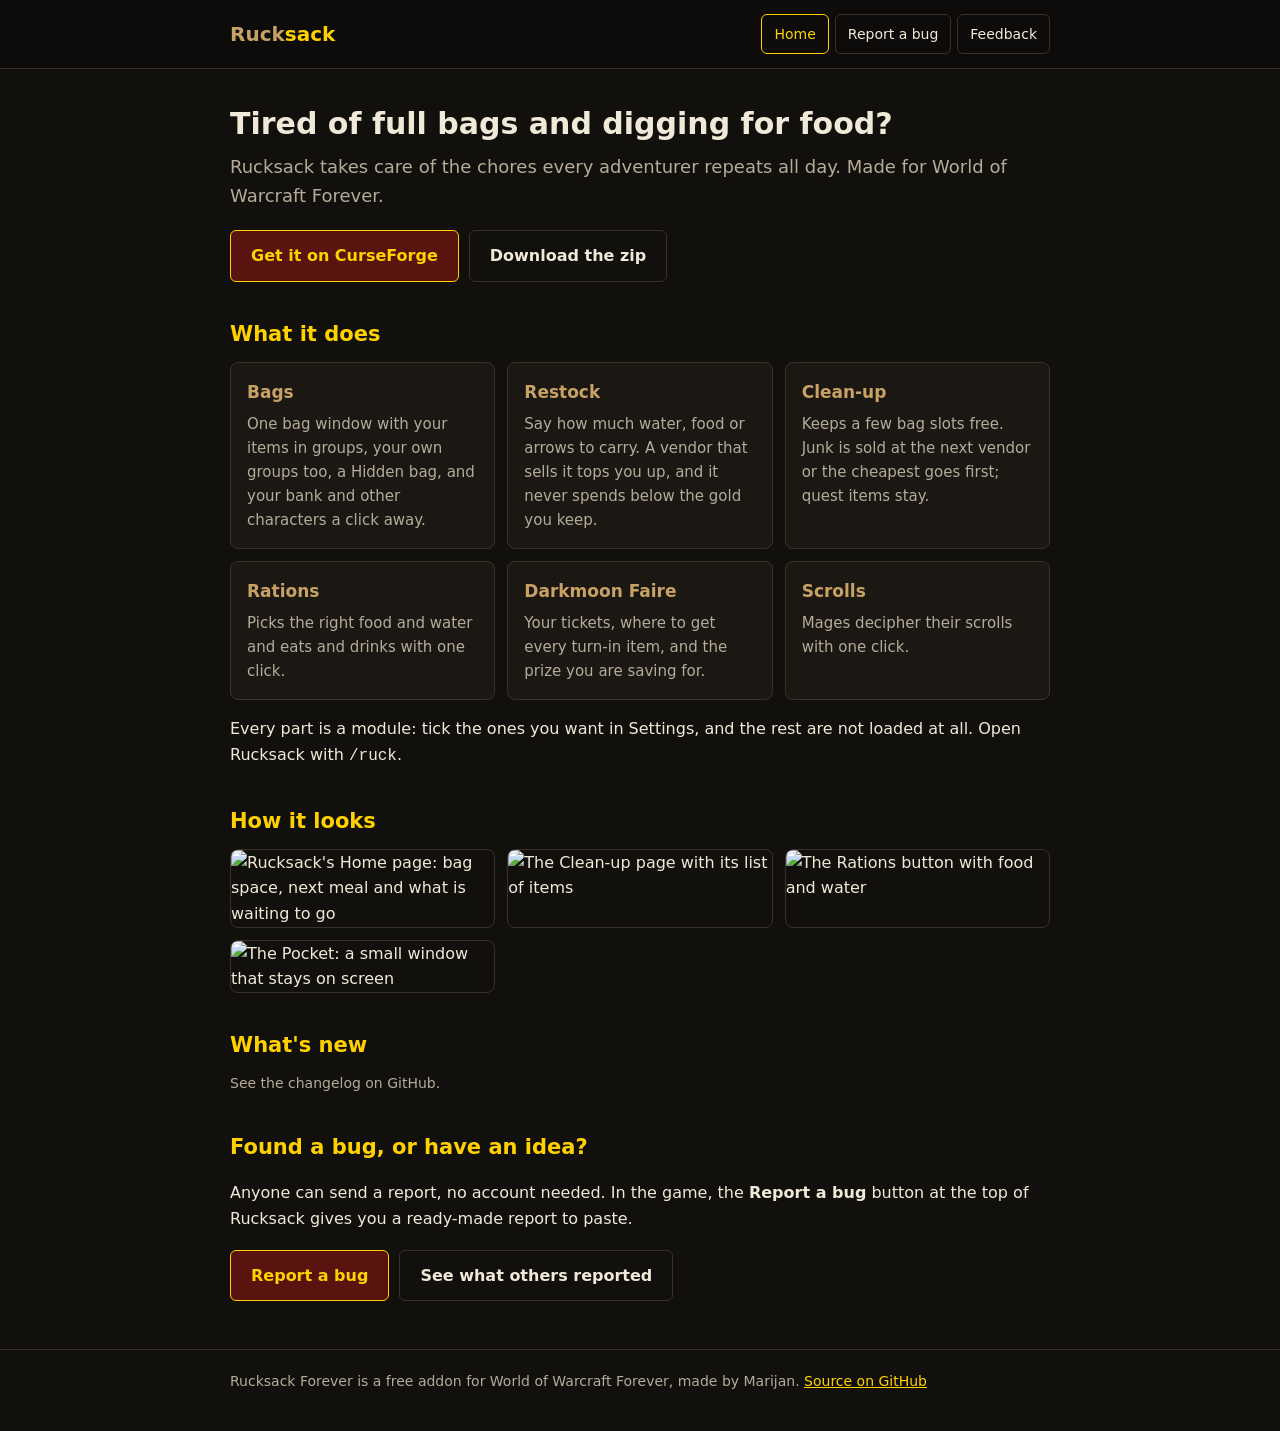
==== docs/index.html @ d4f4d327 "Rucksack 1.8.3: Website and Report a bug buttons, the website and its report relay - Two buttons at " ====
<!doctype html>
<html lang="en">
<head>
<meta charset="utf-8">
<meta name="viewport" content="width=device-width, initial-scale=1">
<title>Rucksack Forever: bags, food and junk taken care of</title>
<meta name="description" content="A World of Warcraft Forever addon: one bag window, one-click eating, junk sold or cleared, and restocking at vendors.">
<link rel="stylesheet" href="style.css">
</head>
<body>
<header class="top"><div class="wrap">
<a class="brand" href="./"><span>Ruck</span><span>sack</span></a>
<nav><a href="./" class="on">Home</a><a href="report.html">Report a bug</a><a href="feedback.html">Feedback</a></nav>
</div></header>
<main class="wrap">
<h1>Tired of full bags and digging for food?</h1>
<p class="lead">Rucksack takes care of the chores every adventurer repeats all day. Made for World of Warcraft Forever.</p>
<div class="row"><a class="btn" id="dl" href="https://www.curseforge.com/wow/addons/rucksack-forever">Get it on CurseForge</a><a class="btn quiet" href="https://github.com/Mustac/RucksackForever/releases/latest">Download the zip</a></div>
<h2>What it does</h2>
<div class="grid">
<div class="card"><h3>Bags</h3><p>One bag window with your items in groups, your own groups too, a Hidden bag, and your bank and other characters a click away.</p></div>
<div class="card"><h3>Restock</h3><p>Say how much water, food or arrows to carry. A vendor that sells it tops you up, and it never spends below the gold you keep.</p></div>
<div class="card"><h3>Clean-up</h3><p>Keeps a few bag slots free. Junk is sold at the next vendor or the cheapest goes first; quest items stay.</p></div>
<div class="card"><h3>Rations</h3><p>Picks the right food and water and eats and drinks with one click.</p></div>
<div class="card"><h3>Darkmoon Faire</h3><p>Your tickets, where to get every turn-in item, and the prize you are saving for.</p></div>
<div class="card"><h3>Scrolls</h3><p>Mages decipher their scrolls with one click.</p></div>
</div>
<p>Every part is a module: tick the ones you want in Settings, and the rest are not loaded at all. Open Rucksack with <code>/ruck</code>.</p>
<h2>How it looks</h2>
<div class="shots">
<img src="https://raw.githubusercontent.com/Mustac/RucksackForever/main/screenshots/1-home.jpg" alt="Rucksack's Home page: bag space, next meal and what is waiting to go" loading="lazy">
<img src="https://raw.githubusercontent.com/Mustac/RucksackForever/main/screenshots/2-cleanup.jpg" alt="The Clean-up page with its list of items" loading="lazy">
<img src="https://raw.githubusercontent.com/Mustac/RucksackForever/main/screenshots/6-rations-buff.jpg" alt="The Rations button with food and water" loading="lazy">
<img src="https://raw.githubusercontent.com/Mustac/RucksackForever/main/screenshots/5-pocket.jpg" alt="The Pocket: a small window that stays on screen" loading="lazy">
</div>
<h2>What's new</h2>
<p id="news" class="hint">Loading the latest release notes.</p>
<h2>Found a bug, or have an idea?</h2>
<p>Anyone can send a report, no account needed. In the game, the <b>Report a bug</b> button at the top of Rucksack gives you a ready-made report to paste.</p>
<div class="row"><a class="btn" href="report.html">Report a bug</a><a class="btn quiet" href="feedback.html">See what others reported</a></div>
<script src="config.js"></script>
<script>
fetch("https://api.github.com/repos/" + RUCKSACK.repo + "/releases/latest").then(function (r) { return r.ok ? r.json() : null; }).then(function (d) {
  var el = document.getElementById("news");
  if (!d) { el.textContent = "See the changelog on GitHub."; return; }
  el.textContent = "";
  var h = document.createElement("div"); h.className = "item";
  var t = document.createElement("h3"); t.textContent = d.name || d.tag_name; h.appendChild(t);
  var m = document.createElement("div"); m.className = "meta"; m.textContent = new Date(d.published_at).toLocaleDateString(); h.appendChild(m);
  var p = document.createElement("pre"); p.textContent = (d.body || "").slice(0, 3000); h.appendChild(p);
  el.appendChild(h);
}).catch(function () { document.getElementById("news").textContent = "See the changelog on GitHub."; });
</script>
</main>
<footer><div class="wrap">Rucksack Forever is a free addon for World of Warcraft Forever, made by Marijan. <a href="https://github.com/Mustac/RucksackForever">Source on GitHub</a></div></footer>
</body></html>
---- docs/style.css ----
:root{--bg:#12100d;--panel:#1b1814;--edge:#3a3226;--gold:#ffd100;--tan:#c8a165;--text:#f1e9d8;--dim:#b5ab98;--green:#6fdc6f;--red:#ff8577}
*{box-sizing:border-box}
body{margin:0;background:var(--bg);color:var(--text);font:16px/1.6 system-ui,-apple-system,"Segoe UI",Roboto,sans-serif}
a{color:var(--gold)}a:hover{color:#fff}
.wrap{max-width:860px;margin:0 auto;padding:0 20px}
header.top{border-bottom:1px solid var(--edge);background:#0e0c0a}
header.top .wrap{display:flex;align-items:center;justify-content:space-between;gap:12px;flex-wrap:wrap;padding-top:14px;padding-bottom:14px}
.brand{font-size:20px;font-weight:600;text-decoration:none}.brand span:first-child{color:var(--tan)}.brand span:last-child{color:var(--gold)}
nav{display:flex;gap:6px;flex-wrap:wrap}
nav a{padding:8px 12px;border:1px solid var(--edge);border-radius:6px;text-decoration:none;color:var(--text);font-size:14px}
nav a.on,nav a:hover{border-color:var(--gold);color:var(--gold)}
h1{font-size:30px;line-height:1.25;margin:36px 0 10px}h2{font-size:21px;margin:36px 0 10px;color:var(--gold)}
p.lead{font-size:18px;color:var(--dim);margin:0 0 20px}
.btn{display:inline-block;padding:12px 20px;border-radius:6px;border:1px solid var(--gold);background:#5a1410;color:var(--gold);font-size:16px;font-weight:600;text-decoration:none;cursor:pointer;font-family:inherit}
.btn.quiet{background:transparent;border-color:var(--edge);color:var(--text)}
.btn:hover{color:#fff;border-color:#fff}.btn[disabled]{opacity:.5;cursor:default}
.grid{display:grid;grid-template-columns:repeat(auto-fit,minmax(240px,1fr));gap:12px}
.card{background:var(--panel);border:1px solid var(--edge);border-radius:8px;padding:16px}
.card h3{margin:0 0 6px;font-size:17px;color:var(--tan)}.card p{margin:0;color:var(--dim);font-size:15px}
.shots{display:grid;grid-template-columns:repeat(auto-fit,minmax(260px,1fr));gap:12px}
.shots img{width:100%;height:auto;border:1px solid var(--edge);border-radius:8px;display:block}
label{display:block;margin:18px 0 6px;font-weight:600}
.hint{font-size:14px;color:var(--dim);margin:0 0 6px;font-weight:400}
input[type=text],textarea{width:100%;background:#0b0a08;border:1px solid var(--edge);border-radius:6px;color:var(--text);font:15px/1.5 inherit;padding:10px 12px}
textarea{min-height:130px;resize:vertical}textarea.mono{font-family:ui-monospace,Consolas,monospace;font-size:14px}
input:focus,textarea:focus{outline:2px solid var(--gold);outline-offset:1px}
.note{border:1px solid var(--edge);border-left:4px solid var(--gold);background:var(--panel);padding:12px 14px;margin:18px 0;font-size:15px}
.note.bad{border-left-color:var(--red)}.note.good{border-left-color:var(--green)}
.hp{position:absolute;left:-9999px;width:1px;height:1px;overflow:hidden}
.item{background:var(--panel);border:1px solid var(--edge);border-radius:8px;padding:14px 16px;margin:12px 0}
.item h3{margin:0 0 4px;font-size:17px}.meta{font-size:14px;color:var(--dim);display:flex;gap:10px;flex-wrap:wrap;align-items:center}
.tag{font-size:13px;padding:2px 8px;border-radius:10px;border:1px solid var(--edge)}.tag.open{color:var(--gold);border-color:var(--gold)}.tag.done{color:var(--green);border-color:var(--green)}
.item pre{white-space:pre-wrap;word-break:break-word;background:#0b0a08;border:1px solid var(--edge);border-radius:6px;padding:10px 12px;margin:10px 0 0;font:14px/1.5 ui-monospace,Consolas,monospace;color:var(--text)}
.row{display:flex;gap:10px;flex-wrap:wrap;align-items:center;margin:18px 0}
footer{border-top:1px solid var(--edge);margin-top:48px;padding:20px 0 40px;color:var(--dim);font-size:14px}
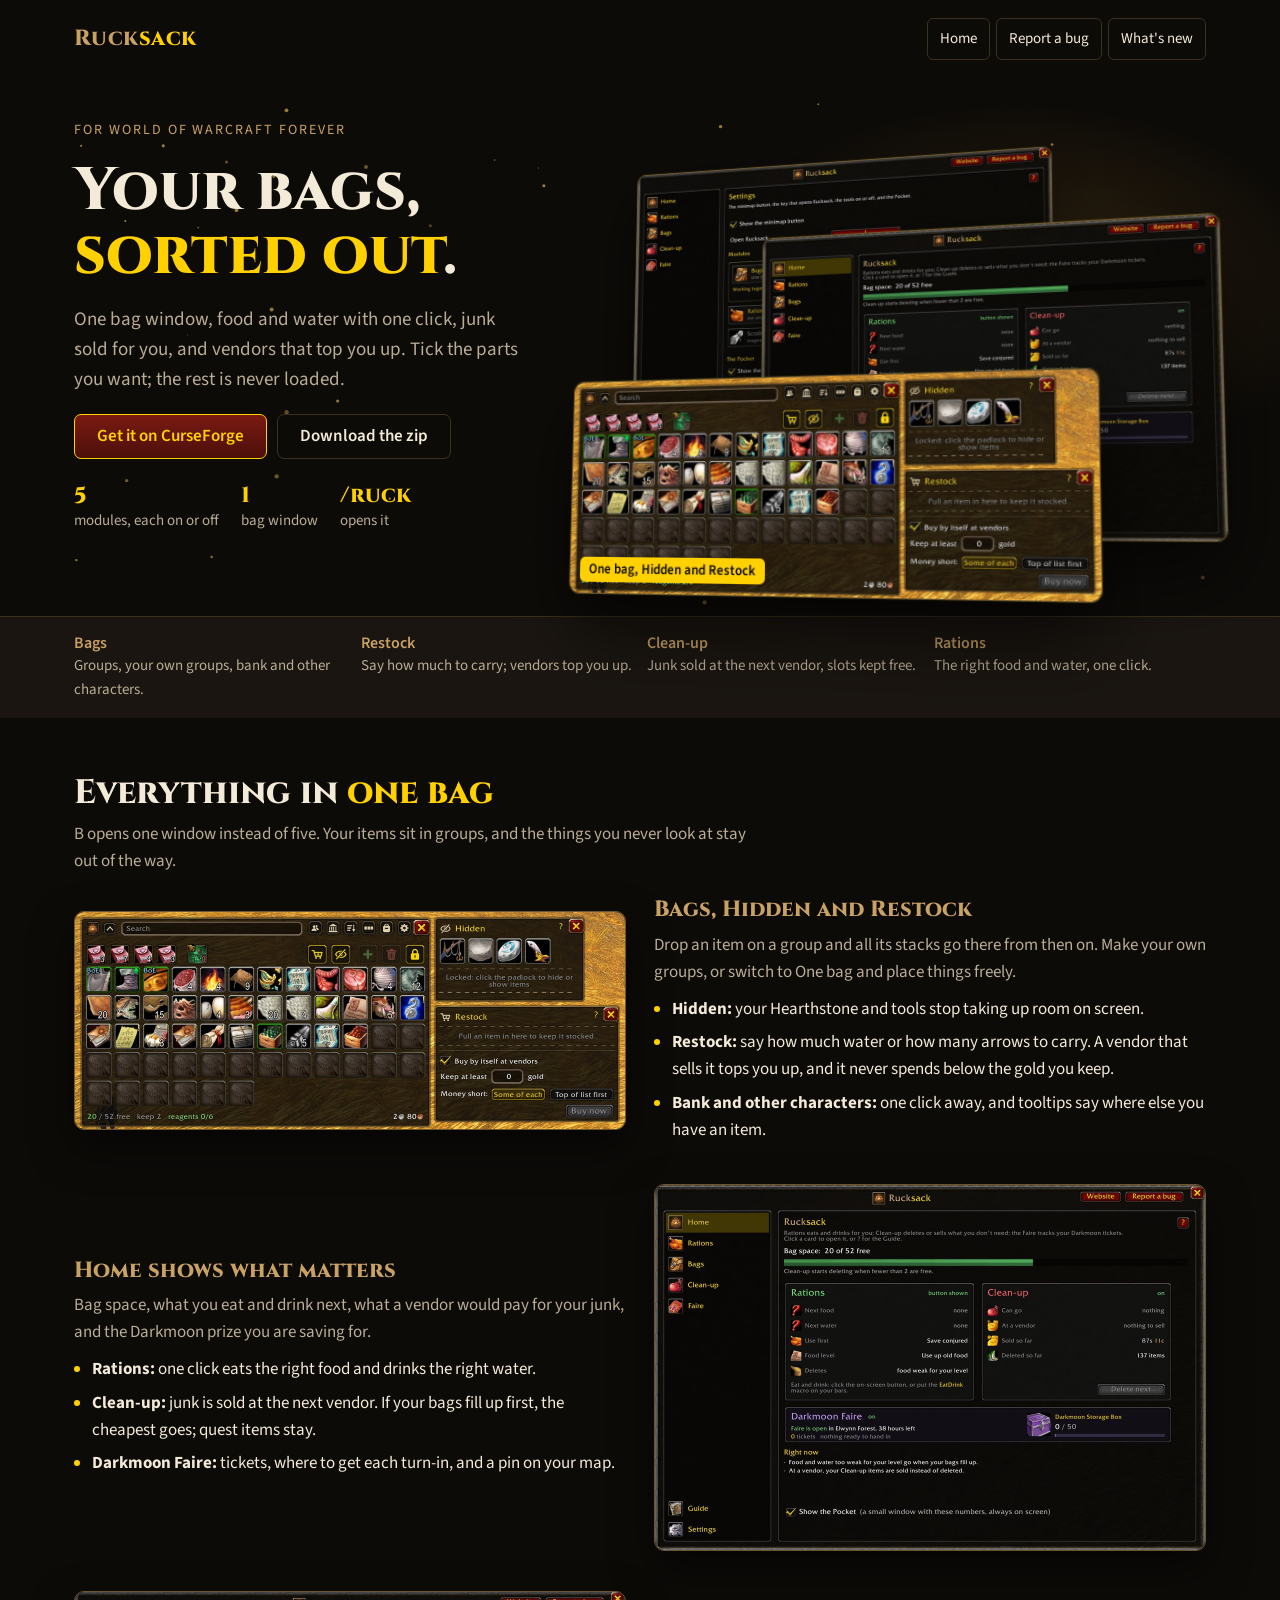
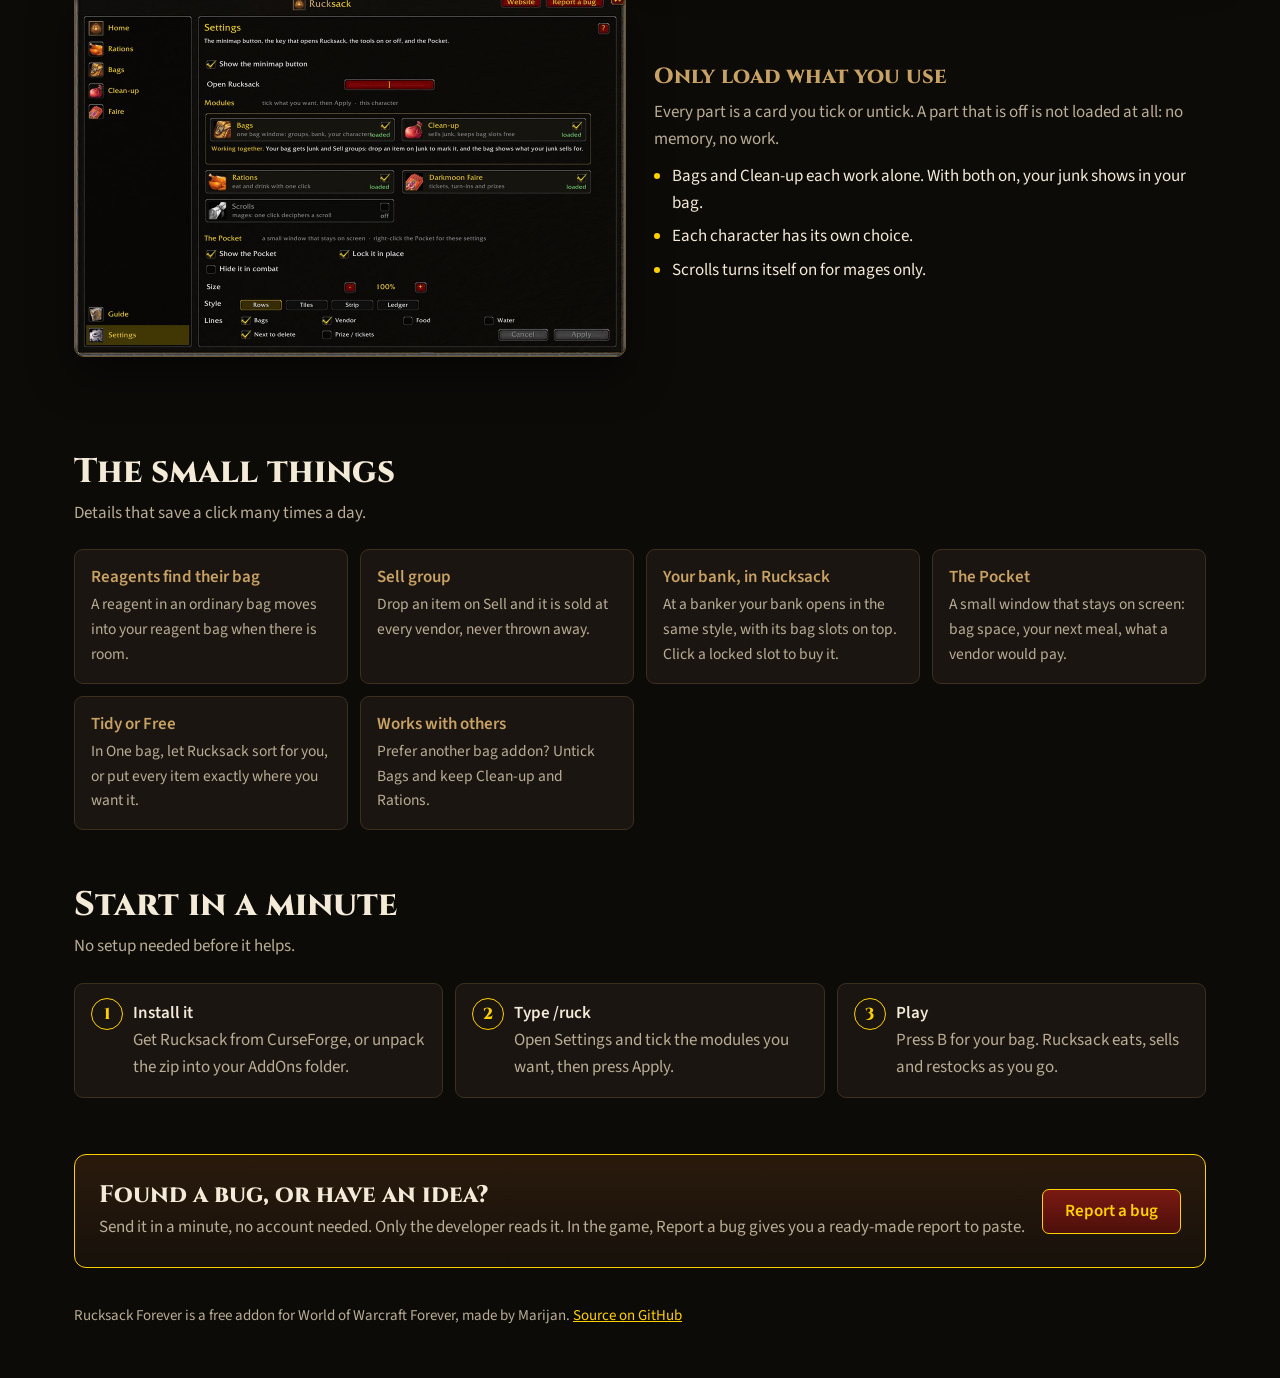
==== commit 00fcfefb: "Website: new home page with the 3D hero; reports are for the developer only - docs/index.html: hero " ====
--- a/docs/index.html
+++ b/docs/index.html
@@ -1,56 +1,198 @@
-<!doctype html>
+<!DOCTYPE html>
 <html lang="en">
 <head>
 <meta charset="utf-8">
 <meta name="viewport" content="width=device-width, initial-scale=1">
-<title>Rucksack Forever: bags, food and junk taken care of</title>
-<meta name="description" content="A World of Warcraft Forever addon: one bag window, one-click eating, junk sold or cleared, and restocking at vendors.">
-<link rel="stylesheet" href="style.css">
+<title>Rucksack Forever: your bags, sorted out</title>
+<meta name="description" content="A World of Warcraft Forever addon: one bag window, one-click eating, junk sold for you, and vendors that top you up.">
+<link rel="preconnect" href="https://fonts.googleapis.com">
+<link href="https://fonts.googleapis.com/css2?family=Cinzel:wght@600;800&family=Source+Sans+3:wght@400;600&display=swap" rel="stylesheet">
+<style>
+:root{
+  /* one world: a lamp-lit leather pack. Text left, three real windows floating in depth on the right. */
+  --night:#0d0b08; --leather:#1a1510; --seam:#3b2f1f; --gold:#ffd100; --tan:#c8a165; --text:#f3ead8; --dim:#b9ad96;
+  --display:"Cinzel", Georgia, serif; --body:"Source Sans 3", system-ui, sans-serif;
+  color-scheme:dark;
+}
+*{box-sizing:border-box}
+html,body{margin:0}
+body{background:var(--night);color:var(--text);font:17px/1.6 var(--body);overflow-x:hidden}
+a{color:var(--gold)}
+.top{display:flex;justify-content:space-between;align-items:center;gap:12px;flex-wrap:wrap;max-width:1180px;margin:0 auto;padding:18px 24px}
+.brand{font:800 22px/1 var(--display);letter-spacing:.02em;text-decoration:none}
+.brand b{color:var(--tan);font-weight:800}.brand i{color:var(--gold);font-style:normal}
+.top nav{display:flex;gap:6px;flex-wrap:wrap}
+.top nav a{font-size:15px;color:var(--text);text-decoration:none;padding:8px 12px;border:1px solid var(--seam);border-radius:6px}
+.top nav a:hover,.top nav a:focus-visible{border-color:var(--gold);color:var(--gold);outline:none}
+.hero{position:relative;max-width:1180px;margin:0 auto;padding:28px 24px 70px;display:grid;grid-template-columns:minmax(0,5fr) minmax(0,7fr);gap:32px;align-items:center}
+.glow{position:absolute;inset:-10% -20% 0 20%;background:radial-gradient(closest-side at 62% 45%,rgba(255,190,70,.20),rgba(255,160,40,.06) 45%,transparent 70%);pointer-events:none}
+canvas#dust{position:absolute;inset:0;width:100%;height:100%;pointer-events:none}
+.copy{position:relative;display:flex;flex-direction:column;gap:18px}
+.for{font-size:14px;letter-spacing:.14em;text-transform:uppercase;color:var(--tan)}
+h1{font:800 clamp(34px,5.2vw,60px)/1.06 var(--display);margin:0;text-wrap:balance}
+h1 em{font-style:normal;color:var(--gold)}
+.lead{font-size:19px;color:var(--dim);margin:0;max-width:34em}
+.cta{display:flex;gap:10px;flex-wrap:wrap}
+.btn{display:inline-block;padding:13px 22px;border-radius:7px;font:600 17px/1 var(--body);text-decoration:none;border:1px solid var(--gold);background:linear-gradient(#7a1a12,#4d0f0a);color:var(--gold)}
+.btn.q{background:transparent;border-color:var(--seam);color:var(--text)}
+.btn:hover,.btn:focus-visible{color:#fff;border-color:#fff;outline:none}
+.facts{display:flex;gap:22px;flex-wrap:wrap;margin:6px 0 0;padding:0;list-style:none;font-size:15px;color:var(--dim)}
+.facts b{display:block;font:800 22px/1.2 var(--display);color:var(--gold)}
+.stage{position:relative;perspective:1500px;min-height:440px}
+.scene{position:relative;height:440px;transform-style:preserve-3d;transform:rotateX(var(--rx,7deg)) rotateY(var(--ry,-17deg));transition:transform .25s ease-out}
+.win{position:absolute;margin:0;border-radius:10px;overflow:hidden;border:1px solid #6b5630;background:#000;box-shadow:0 30px 70px rgba(0,0,0,.65),0 0 0 1px rgba(255,209,0,.08)}
+.win img{display:block;width:100%;height:auto}
+.win figcaption{position:absolute;left:10px;bottom:10px;font:600 13px/1 var(--body);color:var(--night);background:var(--gold);padding:5px 9px;border-radius:5px}
+.w1{width:74%;left:0;top:6%;transform:translateZ(-90px)}
+.w2{width:70%;right:-2%;top:30%;transform:translateZ(40px)}
+.w3{width:78%;left:9%;top:64%;transform:translateZ(150px)}
+@media (prefers-reduced-motion:no-preference){
+  .w1{animation:bob 9s ease-in-out infinite}.w2{animation:bob 11s ease-in-out -3s infinite}.w3{animation:bob 8s ease-in-out -5s infinite}
+  @keyframes bob{50%{translate:0 -9px}}
+}
+.strip{border-top:1px solid var(--seam);background:var(--leather)}
+.strip div{max-width:1180px;margin:0 auto;padding:16px 24px;display:grid;grid-template-columns:repeat(auto-fit,minmax(200px,1fr));gap:14px;font-size:15px;color:var(--dim)}
+.strip strong{color:var(--tan);display:block;font:600 16px/1.3 var(--body)}
+@media (max-width:860px){
+  .hero{grid-template-columns:minmax(0,1fr);padding-bottom:40px}
+  .stage{min-height:0;perspective:1100px}
+  .scene{height:auto;aspect-ratio:10/9}
+}
+
+.sec{max-width:1180px;margin:0 auto;padding:56px 24px 0}
+.sec h2{font:800 clamp(24px,3.2vw,34px)/1.15 var(--display);margin:0 0 8px;text-wrap:balance}
+.sec h2 em{font-style:normal;color:var(--gold)}
+.sec>p{color:var(--dim);margin:0 0 22px;max-width:40em}
+.feat{display:grid;grid-template-columns:minmax(0,1fr) minmax(0,1fr);gap:28px;align-items:center;margin:0 0 40px}
+.feat.flip .shot{order:2}
+.shot{border:1px solid #6b5630;border-radius:10px;overflow:hidden;background:#000;box-shadow:0 18px 40px rgba(0,0,0,.5)}
+.shot img{display:block;width:100%;height:auto}
+.feat h3{font:800 22px/1.2 var(--display);color:var(--tan);margin:0 0 8px}
+.feat p{margin:0 0 10px;color:var(--dim)}
+.feat ul{margin:0;padding:0 0 0 18px;display:flex;flex-direction:column;gap:6px}
+.feat li::marker{color:var(--gold)}
+.tiles{display:grid;grid-template-columns:repeat(auto-fit,minmax(230px,1fr));gap:12px}
+.tile{background:var(--leather);border:1px solid var(--seam);border-radius:9px;padding:16px}
+.tile h3{font:600 17px/1.3 var(--body);color:var(--tan);margin:0 0 4px}
+.tile p{margin:0;color:var(--dim);font-size:15.5px}
+.steps{display:grid;grid-template-columns:repeat(auto-fit,minmax(230px,1fr));gap:12px;counter-reset:s;list-style:none;margin:0;padding:0}
+.steps li{counter-increment:s;background:var(--leather);border:1px solid var(--seam);border-radius:9px;padding:16px 16px 16px 58px;position:relative;color:var(--dim)}
+.steps li::before{content:counter(s);position:absolute;left:16px;top:14px;width:30px;height:30px;border-radius:50%;border:1px solid var(--gold);color:var(--gold);font:800 16px/30px var(--display);text-align:center}
+.steps b{display:block;color:var(--text);font-weight:600}
+.ask{margin:56px auto 0;max-width:1132px;border:1px solid var(--gold);border-radius:12px;background:linear-gradient(180deg,#2a1a0c,#17110b);padding:26px 24px;display:flex;gap:16px;align-items:center;justify-content:space-between;flex-wrap:wrap}
+.ask h2{font:800 24px/1.2 var(--display);margin:0 0 4px}.ask p{margin:0;color:var(--dim)}
+.wrapask{padding:0 24px}
+footer{max-width:1180px;margin:0 auto;padding:36px 24px 50px;color:var(--dim);font-size:15px}
+@media (max-width:760px){.feat{grid-template-columns:minmax(0,1fr)}.feat.flip .shot{order:0}}
+</style>
 </head>
 <body>
-<header class="top"><div class="wrap">
-<a class="brand" href="./"><span>Ruck</span><span>sack</span></a>
-<nav><a href="./" class="on">Home</a><a href="report.html">Report a bug</a><a href="feedback.html">Feedback</a></nav>
-</div></header>
-<main class="wrap">
-<h1>Tired of full bags and digging for food?</h1>
-<p class="lead">Rucksack takes care of the chores every adventurer repeats all day. Made for World of Warcraft Forever.</p>
-<div class="row"><a class="btn" id="dl" href="https://www.curseforge.com/wow/addons/rucksack-forever">Get it on CurseForge</a><a class="btn quiet" href="https://github.com/Mustac/RucksackForever/releases/latest">Download the zip</a></div>
-<h2>What it does</h2>
-<div class="grid">
-<div class="card"><h3>Bags</h3><p>One bag window with your items in groups, your own groups too, a Hidden bag, and your bank and other characters a click away.</p></div>
-<div class="card"><h3>Restock</h3><p>Say how much water, food or arrows to carry. A vendor that sells it tops you up, and it never spends below the gold you keep.</p></div>
-<div class="card"><h3>Clean-up</h3><p>Keeps a few bag slots free. Junk is sold at the next vendor or the cheapest goes first; quest items stay.</p></div>
-<div class="card"><h3>Rations</h3><p>Picks the right food and water and eats and drinks with one click.</p></div>
-<div class="card"><h3>Darkmoon Faire</h3><p>Your tickets, where to get every turn-in item, and the prize you are saving for.</p></div>
-<div class="card"><h3>Scrolls</h3><p>Mages decipher their scrolls with one click.</p></div>
+<header class="top">
+<a class="brand" href="./"><b>Ruck</b><i>sack</i></a>
+<nav><a href="./">Home</a><a href="report.html">Report a bug</a><a href="https://github.com/Mustac/RucksackForever/blob/main/CHANGELOG.md">What's new</a></nav>
+</header>
+<main id="top">
+<section class="hero">
+<div class="glow"></div>
+<canvas id="dust" aria-hidden="true"></canvas>
+<div class="copy">
+<div class="for">For World of Warcraft Forever</div>
+<h1>Your bags, <em>sorted out</em>.</h1>
+<p class="lead">One bag window, food and water with one click, junk sold for you, and vendors that top you up. Tick the parts you want; the rest is never loaded.</p>
+<div class="cta"><a class="btn" href="https://www.curseforge.com/wow/addons/rucksack-forever">Get it on CurseForge</a><a class="btn q" href="https://github.com/Mustac/RucksackForever/releases/latest">Download the zip</a></div>
+<ul class="facts"><li><b>5</b>modules, each on or off</li><li><b>1</b>bag window</li><li><b>/ruck</b>opens it</li></ul>
 </div>
-<p>Every part is a module: tick the ones you want in Settings, and the rest are not loaded at all. Open Rucksack with <code>/ruck</code>.</p>
-<h2>How it looks</h2>
-<div class="shots">
-<img src="https://raw.githubusercontent.com/Mustac/RucksackForever/main/screenshots/1-home.jpg" alt="Rucksack's Home page: bag space, next meal and what is waiting to go" loading="lazy">
-<img src="https://raw.githubusercontent.com/Mustac/RucksackForever/main/screenshots/2-cleanup.jpg" alt="The Clean-up page with its list of items" loading="lazy">
-<img src="https://raw.githubusercontent.com/Mustac/RucksackForever/main/screenshots/6-rations-buff.jpg" alt="The Rations button with food and water" loading="lazy">
-<img src="https://raw.githubusercontent.com/Mustac/RucksackForever/main/screenshots/5-pocket.jpg" alt="The Pocket: a small window that stays on screen" loading="lazy">
+<div class="stage" id="stage">
+<div class="scene" id="scene">
+<figure class="win w1"><img src="img/settings.jpg" alt="Rucksack's Settings page with the module cards" width="1100" height="728"><figcaption>Pick your modules</figcaption></figure>
+<figure class="win w2"><img src="img/home.jpg" alt="Rucksack's Home page: bag space, Rations, Clean-up and the Darkmoon Faire" width="1100" height="730"><figcaption>Everything at a glance</figcaption></figure>
+<figure class="win w3"><img src="img/bags.jpg" alt="The bag window with the Hidden and Restock bags next to it" width="1100" height="434"><figcaption>One bag, Hidden and Restock</figcaption></figure>
 </div>
-<h2>What's new</h2>
-<p id="news" class="hint">Loading the latest release notes.</p>
-<h2>Found a bug, or have an idea?</h2>
-<p>Anyone can send a report, no account needed. In the game, the <b>Report a bug</b> button at the top of Rucksack gives you a ready-made report to paste.</p>
-<div class="row"><a class="btn" href="report.html">Report a bug</a><a class="btn quiet" href="feedback.html">See what others reported</a></div>
-<script src="config.js"></script>
+</div>
+</section>
+<section class="strip"><div>
+<span><strong>Bags</strong>Groups, your own groups, bank and other characters.</span>
+<span><strong>Restock</strong>Say how much to carry; vendors top you up.</span>
+<span><strong>Clean-up</strong>Junk sold at the next vendor, slots kept free.</span>
+<span><strong>Rations</strong>The right food and water, one click.</span>
+</div></section>
+<section class="sec">
+<h2>Everything in <em>one bag</em></h2>
+<p>B opens one window instead of five. Your items sit in groups, and the things you never look at stay out of the way.</p>
+<div class="feat">
+<div class="shot"><img src="img/bags.jpg" alt="The bag window with the Hidden and Restock bags next to it" width="1100" height="434" loading="lazy"></div>
+<div><h3>Bags, Hidden and Restock</h3>
+<p>Drop an item on a group and all its stacks go there from then on. Make your own groups, or switch to One bag and place things freely.</p>
+<ul><li><b>Hidden:</b> your Hearthstone and tools stop taking up room on screen.</li><li><b>Restock:</b> say how much water or how many arrows to carry. A vendor that sells it tops you up, and it never spends below the gold you keep.</li><li><b>Bank and other characters:</b> one click away, and tooltips say where else you have an item.</li></ul></div>
+</div>
+<div class="feat flip">
+<div class="shot"><img src="img/home.jpg" alt="Rucksack's Home page: bag space, Rations, Clean-up and the Darkmoon Faire" width="1100" height="730" loading="lazy"></div>
+<div><h3>Home shows what matters</h3>
+<p>Bag space, what you eat and drink next, what a vendor would pay for your junk, and the Darkmoon prize you are saving for.</p>
+<ul><li><b>Rations:</b> one click eats the right food and drinks the right water.</li><li><b>Clean-up:</b> junk is sold at the next vendor. If your bags fill up first, the cheapest goes; quest items stay.</li><li><b>Darkmoon Faire:</b> tickets, where to get each turn-in, and a pin on your map.</li></ul></div>
+</div>
+<div class="feat">
+<div class="shot"><img src="img/settings.jpg" alt="Rucksack's Settings page with the module cards" width="1100" height="728" loading="lazy"></div>
+<div><h3>Only load what you use</h3>
+<p>Every part is a card you tick or untick. A part that is off is not loaded at all: no memory, no work.</p>
+<ul><li>Bags and Clean-up each work alone. With both on, your junk shows in your bag.</li><li>Each character has its own choice.</li><li>Scrolls turns itself on for mages only.</li></ul></div>
+</div>
+</section>
+<section class="sec">
+<h2>The small things</h2>
+<p>Details that save a click many times a day.</p>
+<div class="tiles">
+<div class="tile"><h3>Reagents find their bag</h3><p>A reagent in an ordinary bag moves into your reagent bag when there is room.</p></div>
+<div class="tile"><h3>Sell group</h3><p>Drop an item on Sell and it is sold at every vendor, never thrown away.</p></div>
+<div class="tile"><h3>Your bank, in Rucksack</h3><p>At a banker your bank opens in the same style, with its bag slots on top. Click a locked slot to buy it.</p></div>
+<div class="tile"><h3>The Pocket</h3><p>A small window that stays on screen: bag space, your next meal, what a vendor would pay.</p></div>
+<div class="tile"><h3>Tidy or Free</h3><p>In One bag, let Rucksack sort for you, or put every item exactly where you want it.</p></div>
+<div class="tile"><h3>Works with others</h3><p>Prefer another bag addon? Untick Bags and keep Clean-up and Rations.</p></div>
+</div>
+</section>
+<section class="sec">
+<h2>Start in a minute</h2>
+<p>No setup needed before it helps.</p>
+<ol class="steps">
+<li><b>Install it</b>Get Rucksack from CurseForge, or unpack the zip into your AddOns folder.</li>
+<li><b>Type /ruck</b>Open Settings and tick the modules you want, then press Apply.</li>
+<li><b>Play</b>Press B for your bag. Rucksack eats, sells and restocks as you go.</li>
+</ol>
+</section>
+<div class="wrapask"><section class="ask">
+<div><h2>Found a bug, or have an idea?</h2><p>Send it in a minute, no account needed. Only the developer reads it. In the game, Report a bug gives you a ready-made report to paste.</p></div>
+<a class="btn" href="report.html">Report a bug</a>
+</section></div>
+</main>
+<footer>Rucksack Forever is a free addon for World of Warcraft Forever, made by Marijan. <a href="https://github.com/Mustac/RucksackForever">Source on GitHub</a></footer>
 <script>
-fetch("https://api.github.com/repos/" + RUCKSACK.repo + "/releases/latest").then(function (r) { return r.ok ? r.json() : null; }).then(function (d) {
-  var el = document.getElementById("news");
-  if (!d) { el.textContent = "See the changelog on GitHub."; return; }
-  el.textContent = "";
-  var h = document.createElement("div"); h.className = "item";
-  var t = document.createElement("h3"); t.textContent = d.name || d.tag_name; h.appendChild(t);
-  var m = document.createElement("div"); m.className = "meta"; m.textContent = new Date(d.published_at).toLocaleDateString(); h.appendChild(m);
-  var p = document.createElement("pre"); p.textContent = (d.body || "").slice(0, 3000); h.appendChild(p);
-  el.appendChild(h);
-}).catch(function () { document.getElementById("news").textContent = "See the changelog on GitHub."; });
+(function () {
+  var stage = document.getElementById("stage"), scene = document.getElementById("scene");
+  var calm = window.matchMedia("(prefers-reduced-motion: reduce)").matches;
+  function tilt(x, y) { scene.style.setProperty("--ry", (-17 + x * 16) + "deg"); scene.style.setProperty("--rx", (7 - y * 10) + "deg"); }
+  if (!calm) {
+    document.addEventListener("pointermove", function (e) {
+      var r = stage.getBoundingClientRect();
+      tilt((e.clientX - (r.left + r.width / 2)) / window.innerWidth, (e.clientY - (r.top + r.height / 2)) / window.innerHeight);
+    });
+    document.addEventListener("pointerleave", function () { tilt(0, 0); });
+  }
+  var c = document.getElementById("dust"), g = c.getContext("2d"), motes = [], W, H;
+  function size() { var r = c.getBoundingClientRect(); W = c.width = r.width; H = c.height = r.height; }
+  size(); window.addEventListener("resize", size);
+  for (var i = 0; i < 46; i++) motes.push({ x: Math.random(), y: Math.random(), r: 0.6 + Math.random() * 1.6, s: 0.02 + Math.random() * 0.05, p: Math.random() * 6.28 });
+  function draw(t) {
+    g.clearRect(0, 0, W, H);
+    for (var i = 0; i < motes.length; i++) {
+      var m = motes[i], y = (m.y - (calm ? 0 : t * m.s * 0.00004)) % 1; if (y < 0) y += 1;
+      var x = m.x + Math.sin(m.p + t * 0.0004) * 0.01;
+      g.globalAlpha = 0.25 + 0.35 * Math.abs(Math.sin(m.p + t * 0.001));
+      g.fillStyle = "#ffcf5a"; g.beginPath(); g.arc(x * W, y * H, m.r, 0, 6.28); g.fill();
+    }
+    if (!calm) requestAnimationFrame(draw);
+  }
+  requestAnimationFrame(draw);
+})();
 </script>
-</main>
-<footer><div class="wrap">Rucksack Forever is a free addon for World of Warcraft Forever, made by Marijan. <a href="https://github.com/Mustac/RucksackForever">Source on GitHub</a></div></footer>
-</body></html>
+</body>
+</html>
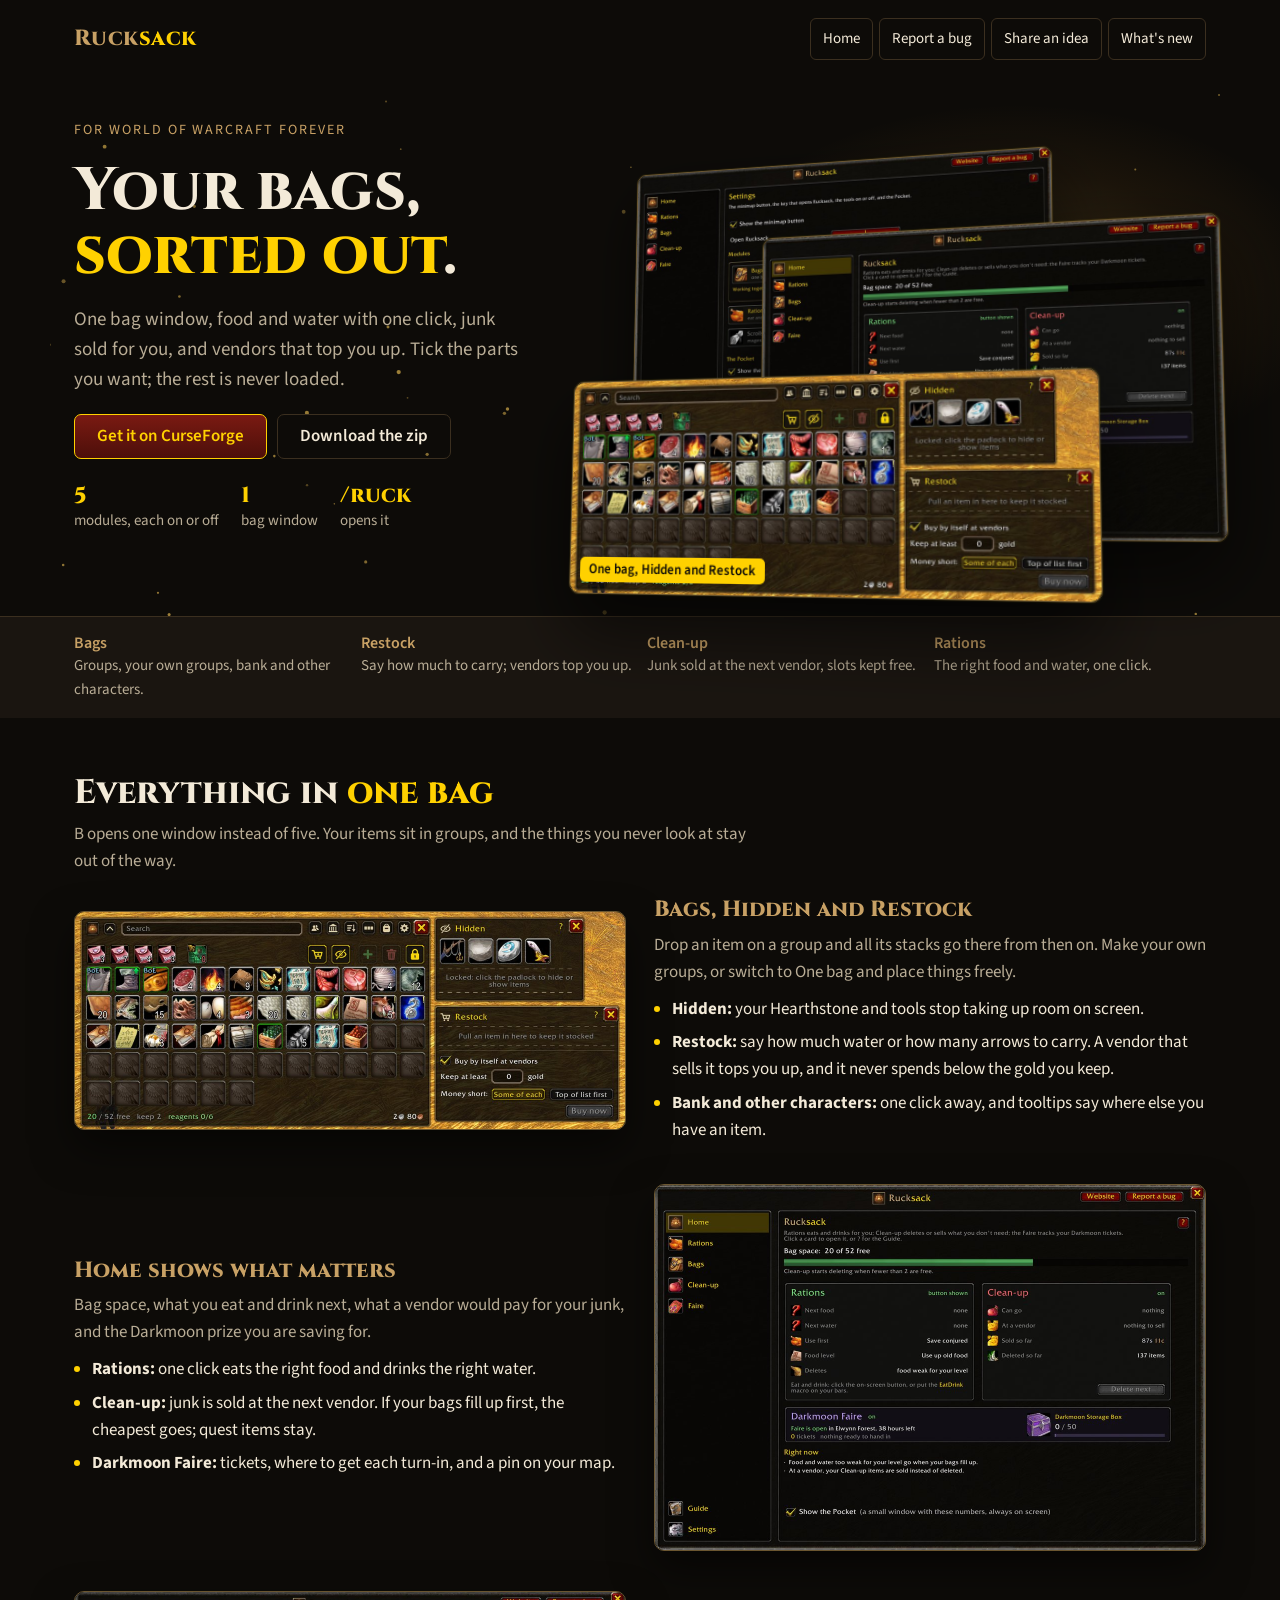
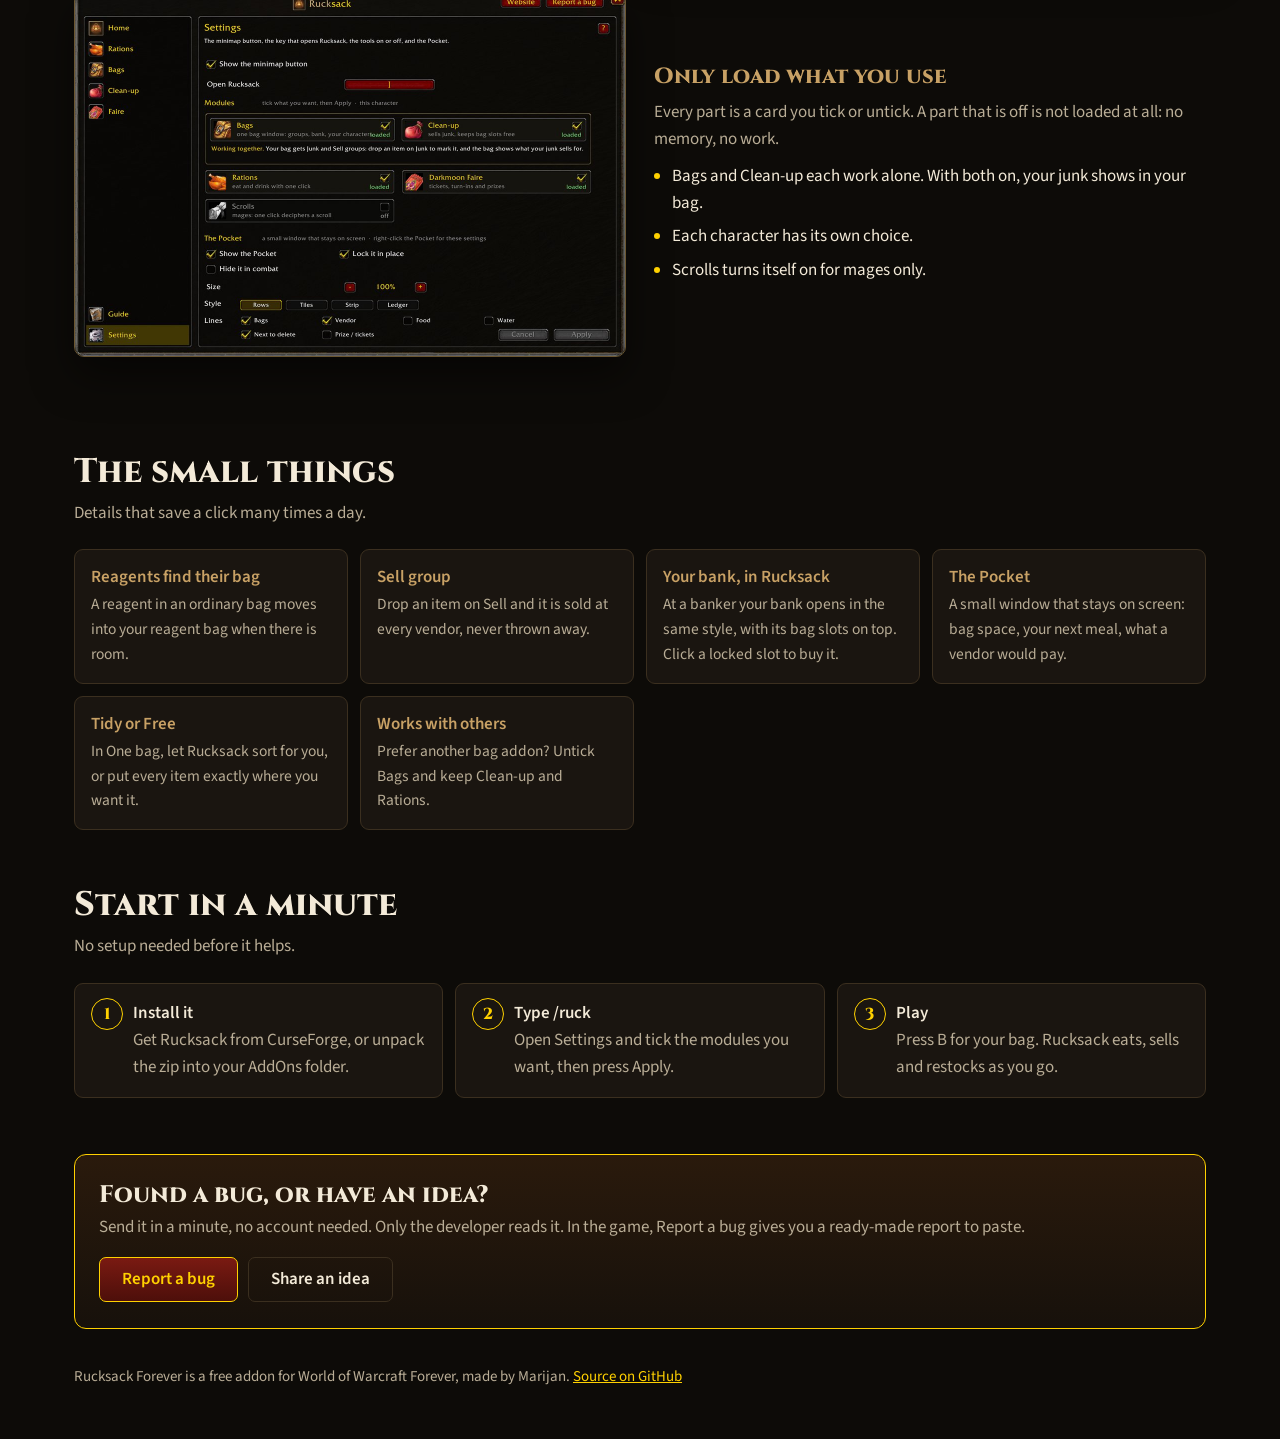
==== commit 6ad04a54: "Website: Report a bug and Share an idea are two buttons Co-Authored-By: Claude Fable 5.2 <noreply@an" ====
--- a/docs/index.html
+++ b/docs/index.html
@@ -89,7 +89,7 @@
 <body>
 <header class="top">
 <a class="brand" href="./"><b>Ruck</b><i>sack</i></a>
-<nav><a href="./">Home</a><a href="report.html">Report a bug</a><a href="https://github.com/Mustac/RucksackForever/blob/main/CHANGELOG.md">What's new</a></nav>
+<nav><a href="./">Home</a><a href="report.html">Report a bug</a><a href="report.html#idea">Share an idea</a><a href="https://github.com/Mustac/RucksackForever/blob/main/CHANGELOG.md">What's new</a></nav>
 </header>
 <main id="top">
 <section class="hero">
@@ -161,7 +161,7 @@
 </section>
 <div class="wrapask"><section class="ask">
 <div><h2>Found a bug, or have an idea?</h2><p>Send it in a minute, no account needed. Only the developer reads it. In the game, Report a bug gives you a ready-made report to paste.</p></div>
-<a class="btn" href="report.html">Report a bug</a>
+<div class="cta"><a class="btn" href="report.html">Report a bug</a><a class="btn q" href="report.html#idea">Share an idea</a></div>
 </section></div>
 </main>
 <footer>Rucksack Forever is a free addon for World of Warcraft Forever, made by Marijan. <a href="https://github.com/Mustac/RucksackForever">Source on GitHub</a></footer>
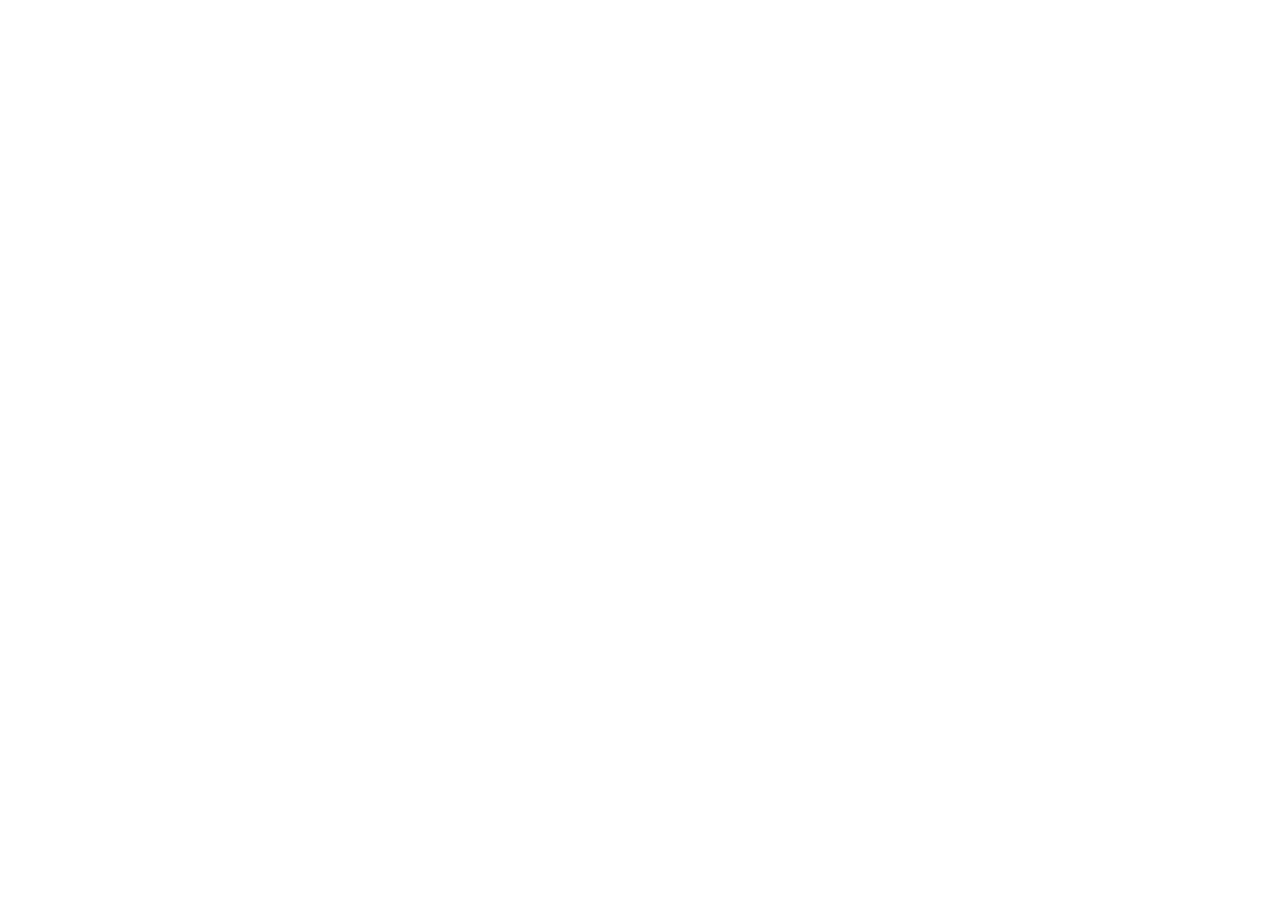
==== commit 6412a840: "Rucksack 1.8.4: One bag Free mode, new website - Bags: One bag gets a Free switch next to Tidy (item" ====
--- a/docs/index.html
+++ b/docs/index.html
@@ -1,198 +1,16 @@
-<!DOCTYPE html>
+<!doctype html>
 <html lang="en">
 <head>
 <meta charset="utf-8">
 <meta name="viewport" content="width=device-width, initial-scale=1">
-<title>Rucksack Forever: your bags, sorted out</title>
-<meta name="description" content="A World of Warcraft Forever addon: one bag window, one-click eating, junk sold for you, and vendors that top you up.">
-<link rel="preconnect" href="https://fonts.googleapis.com">
-<link href="https://fonts.googleapis.com/css2?family=Cinzel:wght@600;800&family=Source+Sans+3:wght@400;600&display=swap" rel="stylesheet">
-<style>
-:root{
-  /* one world: a lamp-lit leather pack. Text left, three real windows floating in depth on the right. */
-  --night:#0d0b08; --leather:#1a1510; --seam:#3b2f1f; --gold:#ffd100; --tan:#c8a165; --text:#f3ead8; --dim:#b9ad96;
-  --display:"Cinzel", Georgia, serif; --body:"Source Sans 3", system-ui, sans-serif;
-  color-scheme:dark;
-}
-*{box-sizing:border-box}
-html,body{margin:0}
-body{background:var(--night);color:var(--text);font:17px/1.6 var(--body);overflow-x:hidden}
-a{color:var(--gold)}
-.top{display:flex;justify-content:space-between;align-items:center;gap:12px;flex-wrap:wrap;max-width:1180px;margin:0 auto;padding:18px 24px}
-.brand{font:800 22px/1 var(--display);letter-spacing:.02em;text-decoration:none}
-.brand b{color:var(--tan);font-weight:800}.brand i{color:var(--gold);font-style:normal}
-.top nav{display:flex;gap:6px;flex-wrap:wrap}
-.top nav a{font-size:15px;color:var(--text);text-decoration:none;padding:8px 12px;border:1px solid var(--seam);border-radius:6px}
-.top nav a:hover,.top nav a:focus-visible{border-color:var(--gold);color:var(--gold);outline:none}
-.hero{position:relative;max-width:1180px;margin:0 auto;padding:28px 24px 70px;display:grid;grid-template-columns:minmax(0,5fr) minmax(0,7fr);gap:32px;align-items:center}
-.glow{position:absolute;inset:-10% -20% 0 20%;background:radial-gradient(closest-side at 62% 45%,rgba(255,190,70,.20),rgba(255,160,40,.06) 45%,transparent 70%);pointer-events:none}
-canvas#dust{position:absolute;inset:0;width:100%;height:100%;pointer-events:none}
-.copy{position:relative;display:flex;flex-direction:column;gap:18px}
-.for{font-size:14px;letter-spacing:.14em;text-transform:uppercase;color:var(--tan)}
-h1{font:800 clamp(34px,5.2vw,60px)/1.06 var(--display);margin:0;text-wrap:balance}
-h1 em{font-style:normal;color:var(--gold)}
-.lead{font-size:19px;color:var(--dim);margin:0;max-width:34em}
-.cta{display:flex;gap:10px;flex-wrap:wrap}
-.btn{display:inline-block;padding:13px 22px;border-radius:7px;font:600 17px/1 var(--body);text-decoration:none;border:1px solid var(--gold);background:linear-gradient(#7a1a12,#4d0f0a);color:var(--gold)}
-.btn.q{background:transparent;border-color:var(--seam);color:var(--text)}
-.btn:hover,.btn:focus-visible{color:#fff;border-color:#fff;outline:none}
-.facts{display:flex;gap:22px;flex-wrap:wrap;margin:6px 0 0;padding:0;list-style:none;font-size:15px;color:var(--dim)}
-.facts b{display:block;font:800 22px/1.2 var(--display);color:var(--gold)}
-.stage{position:relative;perspective:1500px;min-height:440px}
-.scene{position:relative;height:440px;transform-style:preserve-3d;transform:rotateX(var(--rx,7deg)) rotateY(var(--ry,-17deg));transition:transform .25s ease-out}
-.win{position:absolute;margin:0;border-radius:10px;overflow:hidden;border:1px solid #6b5630;background:#000;box-shadow:0 30px 70px rgba(0,0,0,.65),0 0 0 1px rgba(255,209,0,.08)}
-.win img{display:block;width:100%;height:auto}
-.win figcaption{position:absolute;left:10px;bottom:10px;font:600 13px/1 var(--body);color:var(--night);background:var(--gold);padding:5px 9px;border-radius:5px}
-.w1{width:74%;left:0;top:6%;transform:translateZ(-90px)}
-.w2{width:70%;right:-2%;top:30%;transform:translateZ(40px)}
-.w3{width:78%;left:9%;top:64%;transform:translateZ(150px)}
-@media (prefers-reduced-motion:no-preference){
-  .w1{animation:bob 9s ease-in-out infinite}.w2{animation:bob 11s ease-in-out -3s infinite}.w3{animation:bob 8s ease-in-out -5s infinite}
-  @keyframes bob{50%{translate:0 -9px}}
-}
-.strip{border-top:1px solid var(--seam);background:var(--leather)}
-.strip div{max-width:1180px;margin:0 auto;padding:16px 24px;display:grid;grid-template-columns:repeat(auto-fit,minmax(200px,1fr));gap:14px;font-size:15px;color:var(--dim)}
-.strip strong{color:var(--tan);display:block;font:600 16px/1.3 var(--body)}
-@media (max-width:860px){
-  .hero{grid-template-columns:minmax(0,1fr);padding-bottom:40px}
-  .stage{min-height:0;perspective:1100px}
-  .scene{height:auto;aspect-ratio:10/9}
-}
-
-.sec{max-width:1180px;margin:0 auto;padding:56px 24px 0}
-.sec h2{font:800 clamp(24px,3.2vw,34px)/1.15 var(--display);margin:0 0 8px;text-wrap:balance}
-.sec h2 em{font-style:normal;color:var(--gold)}
-.sec>p{color:var(--dim);margin:0 0 22px;max-width:40em}
-.feat{display:grid;grid-template-columns:minmax(0,1fr) minmax(0,1fr);gap:28px;align-items:center;margin:0 0 40px}
-.feat.flip .shot{order:2}
-.shot{border:1px solid #6b5630;border-radius:10px;overflow:hidden;background:#000;box-shadow:0 18px 40px rgba(0,0,0,.5)}
-.shot img{display:block;width:100%;height:auto}
-.feat h3{font:800 22px/1.2 var(--display);color:var(--tan);margin:0 0 8px}
-.feat p{margin:0 0 10px;color:var(--dim)}
-.feat ul{margin:0;padding:0 0 0 18px;display:flex;flex-direction:column;gap:6px}
-.feat li::marker{color:var(--gold)}
-.tiles{display:grid;grid-template-columns:repeat(auto-fit,minmax(230px,1fr));gap:12px}
-.tile{background:var(--leather);border:1px solid var(--seam);border-radius:9px;padding:16px}
-.tile h3{font:600 17px/1.3 var(--body);color:var(--tan);margin:0 0 4px}
-.tile p{margin:0;color:var(--dim);font-size:15.5px}
-.steps{display:grid;grid-template-columns:repeat(auto-fit,minmax(230px,1fr));gap:12px;counter-reset:s;list-style:none;margin:0;padding:0}
-.steps li{counter-increment:s;background:var(--leather);border:1px solid var(--seam);border-radius:9px;padding:16px 16px 16px 58px;position:relative;color:var(--dim)}
-.steps li::before{content:counter(s);position:absolute;left:16px;top:14px;width:30px;height:30px;border-radius:50%;border:1px solid var(--gold);color:var(--gold);font:800 16px/30px var(--display);text-align:center}
-.steps b{display:block;color:var(--text);font-weight:600}
-.ask{margin:56px auto 0;max-width:1132px;border:1px solid var(--gold);border-radius:12px;background:linear-gradient(180deg,#2a1a0c,#17110b);padding:26px 24px;display:flex;gap:16px;align-items:center;justify-content:space-between;flex-wrap:wrap}
-.ask h2{font:800 24px/1.2 var(--display);margin:0 0 4px}.ask p{margin:0;color:var(--dim)}
-.wrapask{padding:0 24px}
-footer{max-width:1180px;margin:0 auto;padding:36px 24px 50px;color:var(--dim);font-size:15px}
-@media (max-width:760px){.feat{grid-template-columns:minmax(0,1fr)}.feat.flip .shot{order:0}}
-</style>
+<title>Rucksack Forever has moved</title>
+<meta name="robots" content="noindex">
+<link rel="canonical" href="https://rucksackforever.duckdns.org/">
+<meta http-equiv="refresh" content="0; url=https://rucksackforever.duckdns.org/">
+<script>location.replace("https://rucksackforever.duckdns.org/" + location.hash);</script>
+<style>body{background:#12100d;color:#e8dcc4;font:17px/1.6 Georgia,serif;margin:0;display:grid;place-items:center;min-height:100vh;text-align:center}a{color:#f0c060}</style>
 </head>
 <body>
-<header class="top">
-<a class="brand" href="./"><b>Ruck</b><i>sack</i></a>
-<nav><a href="./">Home</a><a href="report.html">Report a bug</a><a href="report.html#idea">Share an idea</a><a href="https://github.com/Mustac/RucksackForever/blob/main/CHANGELOG.md">What's new</a></nav>
-</header>
-<main id="top">
-<section class="hero">
-<div class="glow"></div>
-<canvas id="dust" aria-hidden="true"></canvas>
-<div class="copy">
-<div class="for">For World of Warcraft Forever</div>
-<h1>Your bags, <em>sorted out</em>.</h1>
-<p class="lead">One bag window, food and water with one click, junk sold for you, and vendors that top you up. Tick the parts you want; the rest is never loaded.</p>
-<div class="cta"><a class="btn" href="https://www.curseforge.com/wow/addons/rucksack-forever">Get it on CurseForge</a><a class="btn q" href="https://github.com/Mustac/RucksackForever/releases/latest">Download the zip</a></div>
-<ul class="facts"><li><b>5</b>modules, each on or off</li><li><b>1</b>bag window</li><li><b>/ruck</b>opens it</li></ul>
-</div>
-<div class="stage" id="stage">
-<div class="scene" id="scene">
-<figure class="win w1"><img src="img/settings.jpg" alt="Rucksack's Settings page with the module cards" width="1100" height="728"><figcaption>Pick your modules</figcaption></figure>
-<figure class="win w2"><img src="img/home.jpg" alt="Rucksack's Home page: bag space, Rations, Clean-up and the Darkmoon Faire" width="1100" height="730"><figcaption>Everything at a glance</figcaption></figure>
-<figure class="win w3"><img src="img/bags.jpg" alt="The bag window with the Hidden and Restock bags next to it" width="1100" height="434"><figcaption>One bag, Hidden and Restock</figcaption></figure>
-</div>
-</div>
-</section>
-<section class="strip"><div>
-<span><strong>Bags</strong>Groups, your own groups, bank and other characters.</span>
-<span><strong>Restock</strong>Say how much to carry; vendors top you up.</span>
-<span><strong>Clean-up</strong>Junk sold at the next vendor, slots kept free.</span>
-<span><strong>Rations</strong>The right food and water, one click.</span>
-</div></section>
-<section class="sec">
-<h2>Everything in <em>one bag</em></h2>
-<p>B opens one window instead of five. Your items sit in groups, and the things you never look at stay out of the way.</p>
-<div class="feat">
-<div class="shot"><img src="img/bags.jpg" alt="The bag window with the Hidden and Restock bags next to it" width="1100" height="434" loading="lazy"></div>
-<div><h3>Bags, Hidden and Restock</h3>
-<p>Drop an item on a group and all its stacks go there from then on. Make your own groups, or switch to One bag and place things freely.</p>
-<ul><li><b>Hidden:</b> your Hearthstone and tools stop taking up room on screen.</li><li><b>Restock:</b> say how much water or how many arrows to carry. A vendor that sells it tops you up, and it never spends below the gold you keep.</li><li><b>Bank and other characters:</b> one click away, and tooltips say where else you have an item.</li></ul></div>
-</div>
-<div class="feat flip">
-<div class="shot"><img src="img/home.jpg" alt="Rucksack's Home page: bag space, Rations, Clean-up and the Darkmoon Faire" width="1100" height="730" loading="lazy"></div>
-<div><h3>Home shows what matters</h3>
-<p>Bag space, what you eat and drink next, what a vendor would pay for your junk, and the Darkmoon prize you are saving for.</p>
-<ul><li><b>Rations:</b> one click eats the right food and drinks the right water.</li><li><b>Clean-up:</b> junk is sold at the next vendor. If your bags fill up first, the cheapest goes; quest items stay.</li><li><b>Darkmoon Faire:</b> tickets, where to get each turn-in, and a pin on your map.</li></ul></div>
-</div>
-<div class="feat">
-<div class="shot"><img src="img/settings.jpg" alt="Rucksack's Settings page with the module cards" width="1100" height="728" loading="lazy"></div>
-<div><h3>Only load what you use</h3>
-<p>Every part is a card you tick or untick. A part that is off is not loaded at all: no memory, no work.</p>
-<ul><li>Bags and Clean-up each work alone. With both on, your junk shows in your bag.</li><li>Each character has its own choice.</li><li>Scrolls turns itself on for mages only.</li></ul></div>
-</div>
-</section>
-<section class="sec">
-<h2>The small things</h2>
-<p>Details that save a click many times a day.</p>
-<div class="tiles">
-<div class="tile"><h3>Reagents find their bag</h3><p>A reagent in an ordinary bag moves into your reagent bag when there is room.</p></div>
-<div class="tile"><h3>Sell group</h3><p>Drop an item on Sell and it is sold at every vendor, never thrown away.</p></div>
-<div class="tile"><h3>Your bank, in Rucksack</h3><p>At a banker your bank opens in the same style, with its bag slots on top. Click a locked slot to buy it.</p></div>
-<div class="tile"><h3>The Pocket</h3><p>A small window that stays on screen: bag space, your next meal, what a vendor would pay.</p></div>
-<div class="tile"><h3>Tidy or Free</h3><p>In One bag, let Rucksack sort for you, or put every item exactly where you want it.</p></div>
-<div class="tile"><h3>Works with others</h3><p>Prefer another bag addon? Untick Bags and keep Clean-up and Rations.</p></div>
-</div>
-</section>
-<section class="sec">
-<h2>Start in a minute</h2>
-<p>No setup needed before it helps.</p>
-<ol class="steps">
-<li><b>Install it</b>Get Rucksack from CurseForge, or unpack the zip into your AddOns folder.</li>
-<li><b>Type /ruck</b>Open Settings and tick the modules you want, then press Apply.</li>
-<li><b>Play</b>Press B for your bag. Rucksack eats, sells and restocks as you go.</li>
-</ol>
-</section>
-<div class="wrapask"><section class="ask">
-<div><h2>Found a bug, or have an idea?</h2><p>Send it in a minute, no account needed. Only the developer reads it. In the game, Report a bug gives you a ready-made report to paste.</p></div>
-<div class="cta"><a class="btn" href="report.html">Report a bug</a><a class="btn q" href="report.html#idea">Share an idea</a></div>
-</section></div>
-</main>
-<footer>Rucksack Forever is a free addon for World of Warcraft Forever, made by Marijan. <a href="https://github.com/Mustac/RucksackForever">Source on GitHub</a></footer>
-<script>
-(function () {
-  var stage = document.getElementById("stage"), scene = document.getElementById("scene");
-  var calm = window.matchMedia("(prefers-reduced-motion: reduce)").matches;
-  function tilt(x, y) { scene.style.setProperty("--ry", (-17 + x * 16) + "deg"); scene.style.setProperty("--rx", (7 - y * 10) + "deg"); }
-  if (!calm) {
-    document.addEventListener("pointermove", function (e) {
-      var r = stage.getBoundingClientRect();
-      tilt((e.clientX - (r.left + r.width / 2)) / window.innerWidth, (e.clientY - (r.top + r.height / 2)) / window.innerHeight);
-    });
-    document.addEventListener("pointerleave", function () { tilt(0, 0); });
-  }
-  var c = document.getElementById("dust"), g = c.getContext("2d"), motes = [], W, H;
-  function size() { var r = c.getBoundingClientRect(); W = c.width = r.width; H = c.height = r.height; }
-  size(); window.addEventListener("resize", size);
-  for (var i = 0; i < 46; i++) motes.push({ x: Math.random(), y: Math.random(), r: 0.6 + Math.random() * 1.6, s: 0.02 + Math.random() * 0.05, p: Math.random() * 6.28 });
-  function draw(t) {
-    g.clearRect(0, 0, W, H);
-    for (var i = 0; i < motes.length; i++) {
-      var m = motes[i], y = (m.y - (calm ? 0 : t * m.s * 0.00004)) % 1; if (y < 0) y += 1;
-      var x = m.x + Math.sin(m.p + t * 0.0004) * 0.01;
-      g.globalAlpha = 0.25 + 0.35 * Math.abs(Math.sin(m.p + t * 0.001));
-      g.fillStyle = "#ffcf5a"; g.beginPath(); g.arc(x * W, y * H, m.r, 0, 6.28); g.fill();
-    }
-    if (!calm) requestAnimationFrame(draw);
-  }
-  requestAnimationFrame(draw);
-})();
-</script>
+<p>Rucksack Forever has a new home.<br><a href="https://rucksackforever.duckdns.org/">https://rucksackforever.duckdns.org/</a></p>
 </body>
 </html>
